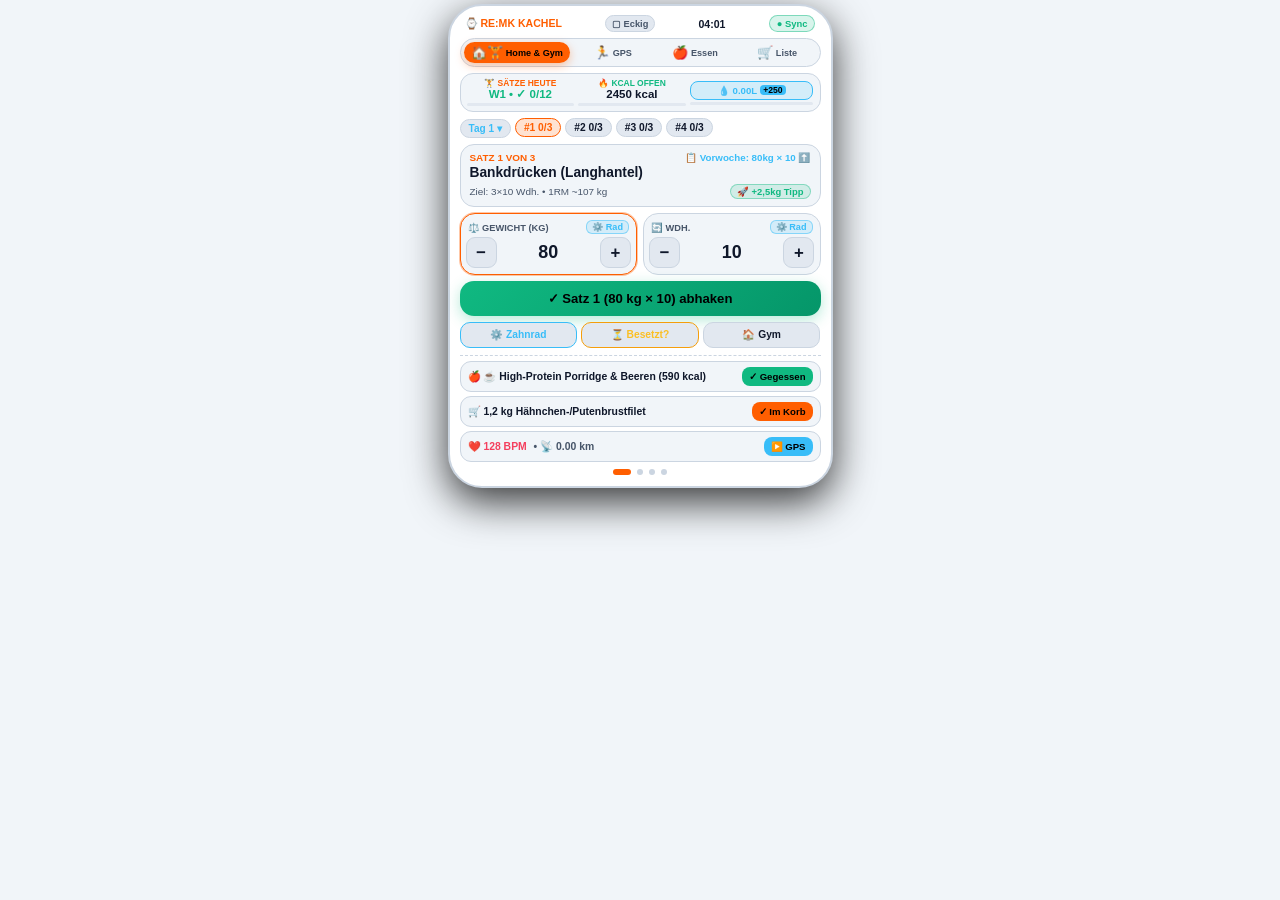
==== Android_Studio_Kotlin_App/app/src/main/assets/watch.html @ 0092e119 "Add files via upload" ====
<!DOCTYPE html>
<html lang="de">
<head>
  <meta charset="UTF-8">
  <meta name="viewport" content="width=device-width, initial-scale=1.0, maximum-scale=1.0, user-scalable=no, viewport-fit=cover">
  <meta name="apple-mobile-web-app-capable" content="yes">
  <meta name="apple-mobile-web-app-status-bar-style" content="black-translucent">
  <meta name="apple-mobile-web-app-title" content="RE:MK Watch">
  <meta name="theme-color" content="#05070b">
  <title>RE:MK Watch OS v25.9 – All-in-One Home-Kachel Edition</title>
  <link rel="manifest" href="./manifest.json">
  <link rel="icon" type="image/png" sizes="192x192" href="./icon-192.png">
  <link rel="apple-touch-icon" sizes="192x192" href="./icon-192.png">
  <style>
    :root {
      --w-bg: #05070b;
      --w-card: #101520;
      --w-elevated: #182032;
      --w-border: #26324b;
      --w-text: #f8fafc;
      --w-muted: #94a3b8;
      --w-orange: #ff5e00;
      --w-green: #10b981;
      --w-blue: #38bdf8;
      --w-red: #f43f5e;
      --w-purple: #a855f7;
    }
    html.remk-light-html {
      --w-bg: #f1f5f9;
      --w-card: #ffffff;
      --w-elevated: #e2e8f0;
      --w-border: #cbd5e1;
      --w-text: #0f172a;
      --w-muted: #475569;
    }
    * {
      box-sizing: border-box;
      margin: 0;
      padding: 0;
      font-family: -apple-system, BlinkMacSystemFont, 'Segoe UI', Roboto, sans-serif;
      user-select: none;
      -webkit-tap-highlight-color: transparent;
    }
    body {
      background: var(--w-bg);
      color: var(--w-text);
      min-height: 100vh;
      display: flex;
      flex-direction: column;
      align-items: center;
      justify-content: flex-start;
      overflow-x: hidden;
      padding: 4px;
    }
    .watch-shell {
      width: 100%;
      max-width: 385px;
      background: var(--w-card);
      border: 2px solid var(--w-border);
      border-radius: 34px;
      padding: 9px 10px 11px 10px;
      box-shadow: 0 14px 40px rgba(0,0,0,0.78);
      display: flex;
      flex-direction: column;
      gap: 6px;
      position: relative;
      transition: border-radius 0.25s ease, padding 0.25s ease;
    }
    /* Round Watch Safe-Area Mode (Galaxy Watch / Pixel Watch / Garmin) */
    .watch-shell.round-watch-mode {
      border-radius: 52px;
      padding: 16px 14px 18px 14px;
    }
    .watch-statusbar {
      display: flex;
      justify-content: space-between;
      align-items: center;
      padding: 0 5px;
      font-size: 0.66rem;
      font-weight: 900;
    }
    .watch-sync-pill {
      display: inline-flex;
      align-items: center;
      gap: 3px;
      font-size: 0.59rem;
      padding: 2px 7px;
      border-radius: 99px;
      background: rgba(16, 185, 129, 0.16);
      color: var(--w-green);
      border: 1px solid rgba(16, 185, 129, 0.45);
      cursor: pointer;
    }
    .watch-shape-btn {
      background: var(--w-elevated);
      border: 1px solid var(--w-border);
      color: var(--w-muted);
      border-radius: 99px;
      padding: 2px 6px;
      font-size: 0.58rem;
      font-weight: 900;
      cursor: pointer;
    }

    /* 4 DIREKTE SMARTWATCH-KACHELN (OHNE APP-MENÜ-UMWEG!) */
    .watch-nav-tabs {
      display: grid;
      grid-template-columns: 1.35fr 1fr 1fr 1fr;
      gap: 3px;
      background: var(--w-bg);
      padding: 3px;
      border-radius: 15px;
      border: 1px solid var(--w-border);
    }
    .watch-tab-btn {
      background: transparent;
      border: none;
      color: var(--w-muted);
      padding: 4px 2px;
      border-radius: 11px;
      font-size: 0.57rem;
      font-weight: 900;
      cursor: pointer;
      display: flex;
      align-items: center;
      justify-content: center;
      gap: 3px;
    }
    .watch-tab-btn span.ico { font-size: 0.82rem; line-height: 1; }
    .watch-tab-btn.active {
      background: var(--w-orange);
      color: #000;
      box-shadow: 0 3px 10px rgba(255, 94, 0, 0.35);
    }

    .watch-screen { display: none; flex-direction: column; gap: 6px; animation: watchSlideIn 0.15s ease-out; }
    .watch-screen.active { display: flex; }
    @keyframes watchSlideIn {
      from { opacity: 0.55; transform: scale(0.985); }
      to { opacity: 1; transform: scale(1); }
    }

    /* TOP LIVE KPI & 1-TAP WATER STRIP ON HOME TILE */
    .watch-home-top-strip {
      display: grid;
      grid-template-columns: 1fr 1fr 1.15fr;
      gap: 4px;
      background: var(--w-bg);
      border: 1px solid var(--w-border);
      border-radius: 13px;
      padding: 5px 6px;
      align-items: center;
    }
    .watch-mini-stat {
      display: flex;
      flex-direction: column;
      align-items: center;
      line-height: 1.1;
    }

    /* EXERCISE STRIP */
    .watch-ex-strip {
      display: flex;
      gap: 4px;
      overflow-x: auto;
      padding-bottom: 1px;
      scrollbar-width: none;
    }
    .watch-ex-strip::-webkit-scrollbar { display: none; }
    .watch-ex-chip {
      padding: 3px 8px;
      border-radius: 99px;
      background: var(--w-elevated);
      border: 1.5px solid var(--w-border);
      color: var(--w-text);
      font-size: 0.64rem;
      font-weight: 900;
      white-space: nowrap;
      cursor: pointer;
      flex-shrink: 0;
    }
    .watch-ex-chip.active {
      border-color: var(--w-orange);
      background: rgba(255, 94, 0, 0.18);
      color: var(--w-orange);
    }
    .watch-ex-chip.done {
      border-color: var(--w-green);
      color: var(--w-green);
    }

    /* TOUCH + GEAR + ROTARY DIAL CONTROLS DIRECTLY ON HOME TILE */
    .watch-dial-grid {
      display: grid;
      grid-template-columns: 1fr 1fr;
      gap: 6px;
    }
    .watch-dial-box {
      background: var(--w-bg);
      border: 1.5px solid var(--w-border);
      border-radius: 15px;
      padding: 6px 5px;
      text-align: center;
      cursor: pointer;
      transition: border-color 0.15s ease, box-shadow 0.15s ease;
    }
    .watch-dial-box.rotary-focus {
      border-color: var(--w-orange);
      box-shadow: 0 0 0 1px rgba(255, 94, 0, 0.35);
    }
    .watch-dial-lbl {
      font-size: 0.58rem;
      font-weight: 900;
      color: var(--w-muted);
      text-transform: uppercase;
      margin-bottom: 3px;
      display: flex;
      justify-content: space-between;
      align-items: center;
      padding: 0 2px;
    }
    .watch-gear-mini-btn {
      background: rgba(56, 189, 248, 0.16);
      border: 1px solid rgba(56, 189, 248, 0.5);
      color: var(--w-blue);
      font-size: 0.57rem;
      font-weight: 900;
      border-radius: 6px;
      padding: 1px 5px;
      cursor: pointer;
    }
    .watch-dial-row {
      display: flex;
      align-items: center;
      justify-content: space-between;
      gap: 2px;
    }
    .watch-step-btn {
      width: 31px;
      height: 31px;
      border-radius: 9px;
      border: 1px solid var(--w-border);
      background: var(--w-elevated);
      color: var(--w-text);
      font-size: 1.05rem;
      font-weight: 900;
      cursor: pointer;
      display: inline-flex;
      align-items: center;
      justify-content: center;
    }
    .watch-step-btn:active { transform: scale(0.91); background: var(--w-orange); color: #000; }
    .watch-dial-val {
      font-size: 1.12rem;
      font-weight: 900;
      color: var(--w-text);
      font-variant-numeric: tabular-nums;
      padding: 0 2px;
    }

    .watch-primary-btn {
      width: 100%;
      padding: 10px 8px;
      border-radius: 14px;
      border: none;
      background: linear-gradient(135deg, #10b981 0%, #059669 100%);
      color: #000;
      font-size: 0.82rem;
      font-weight: 900;
      cursor: pointer;
      box-shadow: 0 4px 14px rgba(16, 185, 129, 0.3);
    }
    .watch-primary-btn:active { transform: scale(0.98); }

    .watch-secondary-row {
      display: grid;
      grid-template-columns: 1fr 1fr 1fr;
      gap: 4px;
    }
    .watch-sec-btn {
      padding: 6px 4px;
      border-radius: 10px;
      border: 1px solid var(--w-border);
      background: var(--w-elevated);
      color: var(--w-text);
      font-size: 0.64rem;
      font-weight: 800;
      cursor: pointer;
      text-align: center;
    }

    /* ALL-IN-ONE QUICK ACTION BAR ON HOME TILE (MEAL CHECK, SHOP CHECK, GPS START) */
    .watch-home-quick-deck {
      display: flex;
      flex-direction: column;
      gap: 4px;
      margin-top: 1px;
      padding-top: 5px;
      border-top: 1px dashed var(--w-border);
    }
    .watch-quick-row {
      display: flex;
      align-items: center;
      justify-content: space-between;
      gap: 5px;
      background: var(--w-bg);
      border: 1px solid var(--w-border);
      border-radius: 11px;
      padding: 5px 7px;
      font-size: 0.65rem;
      font-weight: 800;
    }
    .watch-quick-act-btn {
      border: none;
      border-radius: 8px;
      padding: 4px 7px;
      font-size: 0.6rem;
      font-weight: 900;
      cursor: pointer;
      flex-shrink: 0;
    }

    .watch-rest-overlay {
      background: rgba(10, 15, 28, 0.97);
      border: 2px solid var(--w-orange);
      border-radius: 16px;
      padding: 8px;
      text-align: center;
      display: none;
      flex-direction: column;
      gap: 4px;
    }

    .watch-list-item {
      display: flex;
      align-items: center;
      justify-content: space-between;
      gap: 7px;
      padding: 8px 9px;
      border-radius: 12px;
      background: var(--w-bg);
      border: 1.5px solid var(--w-border);
      font-size: 0.74rem;
      font-weight: 800;
      cursor: pointer;
    }
    .watch-list-item.done {
      opacity: 0.55;
      border-color: var(--w-green);
      text-decoration: line-through;
    }

    /* SWIPE PAGE DOTS AT BOTTOM */
    .watch-page-dots {
      display: flex;
      justify-content: center;
      align-items: center;
      gap: 6px;
      padding-top: 1px;
    }
    .watch-dot {
      width: 6px;
      height: 6px;
      border-radius: 99px;
      background: var(--w-border);
      cursor: pointer;
      transition: all 0.2s ease;
    }
    .watch-dot.active {
      width: 18px;
      background: var(--w-orange);
    }

    /* GEAR WHEEL & QUICK-PICKER MODAL ON WATCH */
    .watch-gear-modal {
      display: none;
      position: absolute;
      inset: 5px;
      background: rgba(8, 12, 21, 0.98);
      border: 2px solid var(--w-blue);
      border-radius: 28px;
      z-index: 99;
      padding: 10px 9px;
      flex-direction: column;
      gap: 6px;
      overflow-y: auto;
    }
    .watch-gear-modal.open { display: flex; }
    .watch-gear-chip-grid {
      display: grid;
      grid-template-columns: repeat(3, 1fr);
      gap: 5px;
    }
    .watch-gear-chip {
      background: var(--w-elevated);
      border: 1px solid var(--w-border);
      color: var(--w-text);
      border-radius: 10px;
      padding: 7px 4px;
      font-size: 0.68rem;
      font-weight: 900;
      cursor: pointer;
      text-align: center;
    }
    .watch-gear-chip:active {
      background: var(--w-orange);
      color: #000;
    }
  </style>
  <script>
    (function() {
      var saved = localStorage.getItem('remk_theme_mode');
      var sysLight = window.matchMedia && window.matchMedia('(prefers-color-scheme: light)').matches;
      if (saved === 'light' || (!saved && sysLight)) {
        document.documentElement.classList.add('remk-light-html');
      }
    })();
  </script>
</head>
<body>
  <div class="watch-shell" id="watch-app-root">
    <!-- TOP STATUS, SHAPE & SYNC BAR -->
    <div class="watch-statusbar">
      <span style="color:var(--w-orange); cursor:pointer;" onclick="switchWatchTab('home')">⌚ RE:MK KACHEL</span>
      <button type="button" class="watch-shape-btn" id="w-shape-btn" onclick="toggleWatchRoundSquareMode()" title="Rundes / Eckiges Uhren-Display umschalten">
        ▢ Eckig
      </button>
      <span id="w-clock-txt">12:00</span>
      <span class="watch-sync-pill" onclick="window.forceSyncWatchWithMainApp(true)" id="w-sync-badge" title="Mit Haupt-App & Cloud synchronisieren">
        ● Sync
      </span>
    </div>

    <!-- 4 DIREKTE SMARTWATCH-KACHELN (SWIPE LINKS/RECHTS ODER ANTIPPEN – OHNE VORHERIGES APP-MENÜ!) -->
    <div class="watch-nav-tabs">
      <button type="button" class="watch-tab-btn active" data-tab="home" onclick="switchWatchTab('home')">
        <span class="ico">🏠🏋️</span><span>Home &amp; Gym</span>
      </button>
      <button type="button" class="watch-tab-btn" data-tab="cardio" onclick="switchWatchTab('cardio')">
        <span class="ico">🏃</span><span>GPS</span>
      </button>
      <button type="button" class="watch-tab-btn" data-tab="nutrition" onclick="switchWatchTab('nutrition')">
        <span class="ico">🍎</span><span>Essen</span>
      </button>
      <button type="button" class="watch-tab-btn" data-tab="shopping" onclick="switchWatchTab('shopping')">
        <span class="ico">🛒</span><span>Liste</span>
      </button>
    </div>

    <!-- =====================================================================
         KACHEL 1 (START-KACHEL): 🏠🏋️ ALL-IN-ONE HOME-COCKPIT
         Volles Training (Gewicht/Wdh. per Touch, Krone & ⚙️ Zahnrad + Abhaken)
         UND 1-Tap Direkt-Steuerung für Wasser, Mahlzeiten, Einkauf & GPS!
         ===================================================================== -->
    <div class="watch-screen active" id="w-screen-home">
      <!-- Kompakte Live-Statusleiste oben (Sätze | Offene Kcal | 1-Tap +250ml Wasser) -->
      <div class="watch-home-top-strip">
        <div class="watch-mini-stat">
          <span style="font-size:0.53rem; font-weight:900; color:var(--w-orange);">🏋️ SÄTZE HEUTE</span>
          <span id="w-sets-counter" style="font-size:0.72rem; font-weight:900; color:var(--w-green);">W1 • ✓ 0/12</span>
          <div style="width:100%; height:3px; background:var(--w-elevated); border-radius:99px; overflow:hidden; margin-top:2px;">
            <div id="wh-ring-sets-bar" style="width:0%; height:100%; background:var(--w-orange); transition:width 0.25s ease;"></div>
          </div>
        </div>
        <div class="watch-mini-stat" onclick="switchWatchTab('nutrition')" style="cursor:pointer;">
          <span style="font-size:0.53rem; font-weight:900; color:var(--w-green);">🔥 KCAL OFFEN</span>
          <span id="wh-ring-kcal-txt" style="font-size:0.72rem; font-weight:900; color:var(--w-text);">2450 kcal</span>
          <div style="width:100%; height:3px; background:var(--w-elevated); border-radius:99px; overflow:hidden; margin-top:2px;">
            <div id="wh-ring-kcal-bar" style="width:0%; height:100%; background:var(--w-green); transition:width 0.25s ease;"></div>
          </div>
        </div>
        <div class="watch-mini-stat">
          <button type="button" onclick="addWatchWater250()" style="width:100%; background:rgba(56,189,248,0.16); border:1px solid var(--w-blue); color:var(--w-blue); border-radius:8px; padding:3px 4px; font-size:0.6rem; font-weight:900; cursor:pointer; display:flex; align-items:center; justify-content:center; gap:3px;">
            <span>💧</span><span id="wh-ring-water-txt">0.0L</span><span style="background:var(--w-blue); color:#000; border-radius:4px; padding:0 3px; font-size:0.54rem;">+250</span>
          </button>
          <div style="width:100%; height:3px; background:var(--w-elevated); border-radius:99px; overflow:hidden; margin-top:2px;">
            <div id="wh-ring-water-bar" style="width:0%; height:100%; background:var(--w-blue); transition:width 0.25s ease;"></div>
          </div>
        </div>
      </div>

      <!-- Tag-Auswahl, Einbeinig L/R Schalter & Übungs-Pillen direkt auf der Home-Kachel -->
      <div style="display:flex; justify-content:space-between; align-items:center; gap:4px;">
        <button type="button" onclick="cycleWatchDay()" id="w-day-btn" style="background:var(--w-elevated); border:1px solid var(--w-border); color:var(--w-blue); border-radius:99px; padding:3px 8px; font-size:0.63rem; font-weight:900; cursor:pointer; flex-shrink:0;">
          Tag 1 ▾
        </button>
        <button type="button" onclick="toggleWatchUnilateralSide()" id="w-side-pill" style="display:none; background:rgba(168,85,247,0.18); border:1px solid #c084fc; color:#c084fc; border-radius:99px; padding:2px 7px; font-size:0.6rem; font-weight:900; cursor:pointer; flex-shrink:0;">
          🦵 Links
        </button>
        <div class="watch-ex-strip" id="w-ex-strip" style="flex:1;"></div>
      </div>

      <!-- Aktuelle Übung + Vorwochen-Referenz (1-Tap Übernahme) + Progressions-Tipp -->
      <div style="background:var(--w-bg); border:1.5px solid var(--w-border); border-radius:14px; padding:7px 9px; text-align:left;">
        <div style="display:flex; justify-content:space-between; align-items:center; gap:4px; flex-wrap:wrap;">
          <span id="w-ex-set-badge" style="font-size:0.62rem; font-weight:900; color:var(--w-orange); text-transform:uppercase;">
            SATZ 1 VON 3
          </span>
          <span id="w-prev-week-ref" onclick="applyWatchPrevWeekValues()" style="font-size:0.61rem; font-weight:800; color:var(--w-blue); cursor:pointer;" title="Antippen, um Vorwochen-Gewicht & Wdh. direkt zu übernehmen">
            📋 Vorwoche: 80kg × 10 ⬆️
          </span>
        </div>
        <div id="w-ex-title" style="font-size:0.86rem; font-weight:900; color:var(--w-text); margin-top:2px; line-height:1.18;">
          Bankdrücken (Langhantel)
        </div>
        <div style="display:flex; justify-content:space-between; align-items:center; margin-top:3px;">
          <span id="w-ex-target-sub" style="font-size:0.62rem; color:var(--w-muted);">
            Ziel: 3×10 Wdh. • 1RM ~107 kg
          </span>
          <span id="w-prog-chip" onclick="applyWatchProgressionBump()" style="font-size:0.59rem; font-weight:900; color:var(--w-green); background:rgba(16,185,129,0.14); border:1px solid rgba(16,185,129,0.4); padding:1px 6px; border-radius:99px; cursor:pointer;">
            🚀 +2,5kg Tipp
          </span>
        </div>
      </div>

      <!-- TOUCH-BUTTONS (− / +) + DREH-KRONE + ⚙️ ZAHNRAD-SYSTEM DIREKT AUF DER HOME-KACHEL -->
      <div class="watch-dial-grid">
        <div class="watch-dial-box rotary-focus" id="w-dial-box-kg" onclick="setWatchRotaryFocus('kg')">
          <div class="watch-dial-lbl">
            <span>⚖️ GEWICHT (KG)</span>
            <button type="button" class="watch-gear-mini-btn" onclick="event.stopPropagation(); openWatchGearQuickModal()">⚙️ Rad</button>
          </div>
          <div class="watch-dial-row">
            <button type="button" class="watch-step-btn" onclick="event.stopPropagation(); stepWatchWeight(-watchState.weightStep)">−</button>
            <span class="watch-dial-val" id="w-val-kg" onclick="event.stopPropagation(); openWatchGearQuickModal()" title="Antippen für ⚙️ Zahnrad-Schnellauswahl">80</span>
            <button type="button" class="watch-step-btn" onclick="event.stopPropagation(); stepWatchWeight(watchState.weightStep)">+</button>
          </div>
        </div>
        <div class="watch-dial-box" id="w-dial-box-reps" onclick="setWatchRotaryFocus('reps')">
          <div class="watch-dial-lbl">
            <span>🔄 WDH.</span>
            <button type="button" class="watch-gear-mini-btn" onclick="event.stopPropagation(); openWatchGearQuickModal()">⚙️ Rad</button>
          </div>
          <div class="watch-dial-row">
            <button type="button" class="watch-step-btn" onclick="event.stopPropagation(); stepWatchReps(-1)">−</button>
            <span class="watch-dial-val" id="w-val-reps" onclick="event.stopPropagation(); openWatchGearQuickModal()" title="Antippen für ⚙️ Zahnrad-Schnellauswahl">10</span>
            <button type="button" class="watch-step-btn" onclick="event.stopPropagation(); stepWatchReps(1)">+</button>
          </div>
        </div>
      </div>

      <!-- Pausen-Timer Overlay direkt auf der Home-Kachel (klappt automatisch nach Satz-Log auf) -->
      <div class="watch-rest-overlay" id="w-rest-box">
        <div style="font-size:0.62rem; font-weight:900; color:var(--w-orange); text-transform:uppercase;">⏱️ Satzpause läuft</div>
        <div id="w-rest-digits" style="font-size:1.45rem; font-weight:900; color:#fff; font-variant-numeric:tabular-nums;">01:30</div>
        <div style="display:flex; gap:5px; justify-content:center;">
          <button type="button" class="watch-sec-btn" onclick="addWatchRestSeconds(-15)">−15s</button>
          <button type="button" class="watch-sec-btn" onclick="addWatchRestSeconds(30)">+30s</button>
          <button type="button" class="watch-sec-btn" style="border-color:var(--w-orange); color:var(--w-orange);" onclick="stopWatchRestTimer()">Weiter ›</button>
        </div>
      </div>

      <!-- 1-Tap Satz im vollen Umfang direkt auf der Home-Kachel abhaken -->
      <button type="button" class="watch-primary-btn" id="w-complete-set-btn" onclick="completeCurrentWatchSet()">
        ✓ Satz 1 (80 kg × 10) abhaken
      </button>

      <!-- 3er Zusatz-Steuerung: ⚙️ Zahnrad-Rad | ⏳ Gerät besetzt | 🏠 Trainingsort -->
      <div class="watch-secondary-row">
        <button type="button" class="watch-sec-btn" style="border-color:var(--w-blue); color:var(--w-blue);" onclick="openWatchGearQuickModal()">
          ⚙️ Zahnrad
        </button>
        <button type="button" class="watch-sec-btn" style="border-color:#f59e0b; color:#fbbf24;" onclick="watchPostponeOccupiedExercise()">
          ⏳ Besetzt?
        </button>
        <button type="button" class="watch-sec-btn" onclick="cycleWatchEnvMode()">
          🏠 <span id="w-env-lbl">Gym</span>
        </button>
      </div>

      <!-- ALL-IN-ONE SCHNELL-DECK AUF DER HOME-KACHEL (MAHLZEIT, EINKAUF & GPS SOFORT BEDIENT OHNE KACHELWECHSEL!) -->
      <div class="watch-home-quick-deck">
        <!-- Direkt-Zeile 1: Nächste Mahlzeit sofort abhaken -->
        <div class="watch-quick-row">
          <div style="min-width:0; flex:1; cursor:pointer;" onclick="switchWatchTab('nutrition')">
            <span style="color:var(--w-green); font-weight:900;">🍎 </span>
            <span id="wh-quick-meal-txt" style="color:var(--w-text);">☕ Porridge (590 kcal)</span>
          </div>
          <button type="button" class="watch-quick-act-btn" style="background:var(--w-green); color:#000;" onclick="completeNextOpenMealFromHome()">
            ✓ Gegessen
          </button>
        </div>

        <!-- Direkt-Zeile 2: Nächsten Einkaufs-Artikel sofort abhaken -->
        <div class="watch-quick-row">
          <div style="min-width:0; flex:1; cursor:pointer;" onclick="switchWatchTab('shopping')">
            <span style="color:var(--w-blue); font-weight:900;">🛒 </span>
            <span id="wh-quick-shop-txt" style="color:var(--w-text);">1,2 kg Hähnchenbrust</span>
          </div>
          <button type="button" class="watch-quick-act-btn" style="background:var(--w-orange); color:#000;" onclick="completeNextOpenShopItemFromHome()">
            ✓ Im Korb
          </button>
        </div>

        <!-- Direkt-Zeile 3: Live-Puls & GPS-Cardio direkt starten/stoppen -->
        <div class="watch-quick-row">
          <div style="min-width:0; flex:1; cursor:pointer;" onclick="switchWatchTab('cardio')">
            <span style="color:var(--w-red); font-weight:900;">❤️ <b id="wh-quick-bpm">134</b> BPM</span>
            <span id="wh-quick-gps-txt" style="color:var(--w-muted); margin-left:4px;">• 📡 0.00 km</span>
          </div>
          <button type="button" id="wh-quick-gps-btn" class="watch-quick-act-btn" style="background:var(--w-blue); color:#000;" onclick="toggleWatchStandaloneGpsRun()">
            ▶️ GPS
          </button>
        </div>
      </div>
    </div>

    <!-- =====================================================================
         ⚙️ ZAHNRAD- & TOUCH-SCHNELLAUSWAHL-OVERLAY AUF DER HOME-KACHEL
         ===================================================================== -->
    <div class="watch-gear-modal" id="w-gear-modal">
      <div style="display:flex; justify-content:space-between; align-items:center;">
        <span style="font-size:0.72rem; font-weight:900; color:var(--w-blue);">⚙️ Zahnrad- &amp; Touch-Auswahl</span>
        <button type="button" onclick="closeWatchGearQuickModal()" style="background:transparent; border:none; color:var(--w-muted); font-size:1.25rem; font-weight:900; cursor:pointer;">&times;</button>
      </div>

      <div id="w-gear-live-readout" style="background:var(--w-bg); border:1.5px solid var(--w-orange); border-radius:12px; padding:6px; text-align:center; font-size:0.86rem; font-weight:900; color:var(--w-orange);">
        Aktuell: 80 kg × 10 Wdh.
      </div>

      <div style="font-size:0.59rem; font-weight:900; color:var(--w-muted); text-transform:uppercase;">⚖️ Gewicht 1-Tap Sprung (oder Krone drehen):</div>
      <div class="watch-gear-chip-grid">
        <button type="button" class="watch-gear-chip" onclick="gearAdjustWeight(-5)">−5 kg</button>
        <button type="button" class="watch-gear-chip" onclick="gearAdjustWeight(-2.5)">−2,5 kg</button>
        <button type="button" class="watch-gear-chip" onclick="gearAdjustWeight(-1.25)">−1,25 kg</button>
        <button type="button" class="watch-gear-chip" onclick="gearAdjustWeight(1.25)">+1,25 kg</button>
        <button type="button" class="watch-gear-chip" onclick="gearAdjustWeight(2.5)">+2,5 kg</button>
        <button type="button" class="watch-gear-chip" onclick="gearAdjustWeight(5)">+5 kg</button>
      </div>

      <div style="font-size:0.59rem; font-weight:900; color:var(--w-muted); text-transform:uppercase;">🔄 Wiederholungen direkt antippen:</div>
      <div class="watch-gear-chip-grid">
        <button type="button" class="watch-gear-chip" onclick="gearSetExactReps(5)">5 Wdh.</button>
        <button type="button" class="watch-gear-chip" onclick="gearSetExactReps(6)">6 Wdh.</button>
        <button type="button" class="watch-gear-chip" onclick="gearSetExactReps(8)">8 Wdh.</button>
        <button type="button" class="watch-gear-chip" onclick="gearSetExactReps(10)">10 Wdh.</button>
        <button type="button" class="watch-gear-chip" onclick="gearSetExactReps(12)">12 Wdh.</button>
        <button type="button" class="watch-gear-chip" onclick="gearSetExactReps(15)">15 Wdh.</button>
      </div>

      <div style="font-size:0.59rem; font-weight:900; color:var(--w-muted); text-transform:uppercase;">🔥 Warmup-Rechner &amp; Schrittweite:</div>
      <div style="display:grid; grid-template-columns:1fr 1fr; gap:5px;">
        <button type="button" class="watch-gear-chip" style="border-color:#f59e0b; color:#fbbf24;" onclick="gearApplyWarmupPct(0.5)">🔥 50% Warmup</button>
        <button type="button" class="watch-gear-chip" style="border-color:#f59e0b; color:#fbbf24;" onclick="gearApplyWarmupPct(0.75)">🔥 75% Warmup</button>
        <button type="button" class="watch-gear-chip" onclick="toggleWatchStepIncrement()" id="w-step-inc-btn">Schritt: ±2,5kg</button>
        <button type="button" class="watch-gear-chip" style="background:var(--w-green); color:#000; border:none;" onclick="closeWatchGearQuickModal(); completeCurrentWatchSet();">✓ Satz loggen</button>
      </div>
    </div>

    <!-- =====================================================================
         KACHEL 2 (BEIM NACH-LINKS-WISCHEN): 🏃‍♂️🗺️ VOLLBILD GPS-CARDIO & PULS
         ===================================================================== -->
    <div class="watch-screen" id="w-screen-cardio">
      <div style="background:var(--w-bg); border:1.5px solid var(--w-border); border-radius:18px; padding:9px; text-align:center;">
        <div style="display:flex; justify-content:space-between; align-items:center; margin-bottom:4px;">
          <span style="font-size:0.63rem; font-weight:900; color:var(--w-green);" id="w-hr-zone-lbl">🟢 ZONE 2 (FETT &amp; BASIS)</span>
          <button type="button" onclick="cycleWatchCardioSport()" id="w-cardio-sport-btn" style="background:var(--w-elevated); border:1px solid var(--w-border); color:var(--w-text); border-radius:8px; padding:2px 7px; font-size:0.64rem; font-weight:900; cursor:pointer;">
            🏃 Laufen ▾
          </button>
        </div>

        <div style="display:grid; grid-template-columns:1fr 1fr; gap:6px; margin:5px 0;">
          <div style="background:rgba(244,63,94,0.1); border:1px solid rgba(244,63,94,0.4); border-radius:14px; padding:7px 4px;">
            <div id="w-cardio-bpm" style="font-size:1.3rem; font-weight:900; color:var(--w-red);">134</div>
            <div style="font-size:0.58rem; color:var(--w-muted); font-weight:800;">❤️ PULS (BPM)</div>
            <div id="w-tanaka-range" style="font-size:0.56rem; color:var(--w-green); font-weight:800; margin-top:2px;">Ziel: 122–140</div>
          </div>
          <div style="background:rgba(56,189,248,0.1); border:1px solid rgba(56,189,248,0.4); border-radius:14px; padding:7px 4px;">
            <div id="w-cardio-dist" style="font-size:1.3rem; font-weight:900; color:var(--w-blue);">0.00</div>
            <div style="font-size:0.58rem; color:var(--w-muted); font-weight:800;">📡 DISTANZ (KM)</div>
            <div id="w-cardio-pace" style="font-size:0.56rem; color:var(--w-text); font-weight:800; margin-top:2px;">Pace: --:-- /km</div>
          </div>
        </div>

        <div style="display:flex; justify-content:space-around; font-size:0.74rem; font-weight:900; padding:3px 0;">
          <span>⏱️ <b id="w-cardio-time">00:00</b></span>
          <span style="color:var(--w-orange);">🔥 <b id="w-cardio-kcal">0</b> kcal</span>
        </div>
      </div>

      <button type="button" class="watch-primary-btn" id="w-cardio-toggle-btn" onclick="toggleWatchStandaloneGpsRun()">
        ▶️ Outdoor-GPS / Cardio starten
      </button>

      <div style="display:grid; grid-template-columns:1fr 1fr; gap:6px;">
        <button type="button" class="watch-sec-btn" onclick="startWatchRestTimer(30); switchWatchTab('home');">⏱️ 30s HIIT</button>
        <button type="button" class="watch-sec-btn" style="border-color:var(--w-green); color:var(--w-green);" onclick="saveWatchCardioAndCreditKcal()">
          💾 Speichern &amp; Sync
        </button>
      </div>
    </div>

    <!-- =====================================================================
         KACHEL 3 (BEIM WEITERWISCHEN): 🍎💧 ALLE TAGESMAHLZEITEN & WASSER
         ===================================================================== -->
    <div class="watch-screen" id="w-screen-nutrition">
      <div style="background:var(--w-bg); border:1.5px solid var(--w-border); border-radius:15px; padding:8px 9px; display:flex; justify-content:space-between; align-items:center;">
        <div>
          <div style="font-size:0.6rem; font-weight:900; color:var(--w-orange); text-transform:uppercase;">🔥 Tagesbudget</div>
          <div id="w-nutri-kcal" style="font-size:1.1rem; font-weight:900; color:var(--w-text);">2450 kcal offen</div>
          <div id="w-nutri-macros" style="font-size:0.63rem; color:var(--w-green); font-weight:800;">💪 160g EW • 💧 <span id="w-water-l">0.0</span> L</div>
        </div>
        <button type="button" onclick="addWatchWater250()" style="background:var(--w-blue); color:#000; border:none; border-radius:11px; padding:8px 9px; font-size:0.72rem; font-weight:900; cursor:pointer;">
          💧+250ml
        </button>
      </div>

      <div style="font-size:0.62rem; font-weight:900; color:var(--w-muted); text-transform:uppercase; padding:0 4px;">
        Alle Mahlzeiten heute (Antippen = ✓):
      </div>
      <div id="w-meals-list" style="display:flex; flex-direction:column; gap:5px;"></div>
    </div>

    <!-- =====================================================================
         KACHEL 4 (BEIM WEITERWISCHEN): 🛒 KOMPLETTE SUPERMARKT-EINKAUFSLISTE
         ===================================================================== -->
    <div class="watch-screen" id="w-screen-shopping">
      <div style="display:flex; justify-content:space-between; align-items:center; padding:0 4px;">
        <span style="font-size:0.66rem; font-weight:900; color:var(--w-orange);">🛒 Komplette Einkaufsliste</span>
        <span id="w-shop-counter" style="font-size:0.64rem; font-weight:800; color:var(--w-green);">Antippen = ✓</span>
      </div>
      <div id="w-shop-list" style="display:flex; flex-direction:column; gap:5px; max-height:225px; overflow-y:auto;"></div>
    </div>

    <!-- SWIPE PAGE INDICATOR DOTS (UNTERER UHRENRAND WIE BEI WEAR OS KACHELN) -->
    <div class="watch-page-dots" id="w-page-dots">
      <span class="watch-dot active" data-dot="home" onclick="switchWatchTab('home')" title="Kachel 1: All-in-One Home & Training"></span>
      <span class="watch-dot" data-dot="cardio" onclick="switchWatchTab('cardio')" title="Kachel 2: GPS-Cardio & Puls"></span>
      <span class="watch-dot" data-dot="nutrition" onclick="switchWatchTab('nutrition')" title="Kachel 3: Alle Mahlzeiten & Wasser"></span>
      <span class="watch-dot" data-dot="shopping" onclick="switchWatchTab('shopping')" title="Kachel 4: Einkaufsliste"></span>
    </div>
  </div>

  <script>
    (function initRemkStandaloneWatchOSV259() {
      'use strict';

      const syncChannel = (typeof BroadcastChannel !== 'undefined')
        ? new BroadcastChannel('remk_watch_sync_channel_v256')
        : null;

      const TAB_ORDER = ['home', 'cardio', 'nutrition', 'shopping'];

      const watchState = {
        activeTab: 'home',
        rotaryFocus: 'kg', // 'kg' or 'reps' for physical watch crown / bezel rotation on the Home Tile
        weightStep: parseFloat(localStorage.getItem('remk_watch_weight_step_v257') || '2.5') || 2.5,
        roundMode: localStorage.getItem('remk_watch_round_mode_v257') === '1',
        unilateralSide: 'L',
        dayIdx: 0,
        exIdx: 0,
        setIdx: 0,
        curKg: 80,
        curReps: 10,
        envMode: localStorage.getItem('remk_active_env_mode_v2211') || 'gym',
        restSec: 0,
        restTimerId: null,
        gpsRunning: false,
        gpsTimerId: null,
        gpsWatchId: null,
        gpsSec: 0,
        gpsDistKm: 0,
        gpsLastPos: null,
        gpsSport: 'run',
        liveBpm: parseInt(localStorage.getItem('remk_live_pulse_bpm') || '128', 10) || 128
      };
      window.watchState = watchState;

      async function requestWatchWakeLock() {
        try {
          if ('wakeLock' in navigator) {
            await navigator.wakeLock.request('screen');
          }
        } catch (e) {}
      }
      requestWatchWakeLock();

      function updateClock() {
        const el = document.getElementById('w-clock-txt');
        if (el) {
          el.innerText = new Date().toLocaleTimeString('de-DE', { hour: '2-digit', minute: '2-digit' });
        }
      }
      setInterval(updateClock, 10000);
      updateClock();

      function vibrateWatch(ms) {
        try {
          if (navigator.vibrate) navigator.vibrate(ms || 25);
          if (window.RemkAndroidBridge && typeof window.RemkAndroidBridge.triggerHapticFeedback === 'function') {
            window.RemkAndroidBridge.triggerHapticFeedback('light');
          }
        } catch (e) {}
      }

      function applyWatchShapeUI() {
        const shell = document.getElementById('watch-app-root');
        const btn = document.getElementById('w-shape-btn');
        if (shell) shell.classList.toggle('round-watch-mode', watchState.roundMode);
        if (btn) btn.innerText = watchState.roundMode ? '◯ Rund' : '▢ Eckig';
      }
      window.toggleWatchRoundSquareMode = function() {
        vibrateWatch(20);
        watchState.roundMode = !watchState.roundMode;
        localStorage.setItem('remk_watch_round_mode_v257', watchState.roundMode ? '1' : '0');
        applyWatchShapeUI();
      };
      applyWatchShapeUI();

      // =======================================================================
      // HARDWARE CROWN / ROTARY BEZEL & MOUSE-WHEEL INPUT SUPPORT ON HOME TILE
      // =======================================================================
      window.setWatchRotaryFocus = function(targetField) {
        vibrateWatch(15);
        watchState.rotaryFocus = targetField === 'reps' ? 'reps' : 'kg';
        const bKg = document.getElementById('w-dial-box-kg');
        const bReps = document.getElementById('w-dial-box-reps');
        if (bKg) bKg.classList.toggle('rotary-focus', watchState.rotaryFocus === 'kg');
        if (bReps) bReps.classList.toggle('rotary-focus', watchState.rotaryFocus === 'reps');
      };

      window.onWatchRotaryCrownStepV257 = function(direction) {
        if (watchState.activeTab === 'home') {
          if (watchState.rotaryFocus === 'reps') {
            window.stepWatchReps(direction > 0 ? 1 : -1);
          } else {
            window.stepWatchWeight(direction > 0 ? watchState.weightStep : -watchState.weightStep);
          }
          updateGearLiveReadout();
        } else {
          const curIdx = TAB_ORDER.indexOf(watchState.activeTab);
          const nextIdx = (curIdx + (direction > 0 ? 1 : -1) + TAB_ORDER.length) % TAB_ORDER.length;
          window.switchWatchTab(TAB_ORDER[nextIdx]);
        }
      };

      window.addEventListener('wheel', function(ev) {
        if (watchState.activeTab === 'home') {
          ev.preventDefault();
          const dir = ev.deltaY < 0 ? 1 : -1;
          window.onWatchRotaryCrownStepV257(dir);
        }
      }, { passive: false });

      // Horizontal Swipe Gestures between the 4 Watch Tiles
      let touchStartX = 0, touchStartY = 0;
      document.addEventListener('touchstart', function(e) {
        if (e.touches && e.touches.length === 1) {
          touchStartX = e.touches[0].clientX;
          touchStartY = e.touches[0].clientY;
        }
      }, { passive: true });

      document.addEventListener('touchend', function(e) {
        if (!e.changedTouches || e.changedTouches.length === 0) return;
        const dx = e.changedTouches[0].clientX - touchStartX;
        const dy = e.changedTouches[0].clientY - touchStartY;
        if (Math.abs(dx) > 58 && Math.abs(dx) > Math.abs(dy) * 1.6) {
          const curIdx = TAB_ORDER.indexOf(watchState.activeTab);
          if (dx < 0 && curIdx < TAB_ORDER.length - 1) {
            window.switchWatchTab(TAB_ORDER[curIdx + 1]);
          } else if (dx > 0 && curIdx > 0) {
            window.switchWatchTab(TAB_ORDER[curIdx - 1]);
          }
        }
      }, { passive: true });

      // =======================================================================
      // GEAR QUICK-PICKER MODAL LOGIC (⚙️ ZAHNRAD-SYSTEM OHNE TASTATUR)
      // =======================================================================
      function updateGearLiveReadout() {
        const el = document.getElementById('w-gear-live-readout');
        if (el) {
          el.innerText = `Aktuell: ${String(watchState.curKg).replace('.', ',')} kg × ${watchState.curReps} Wdh.`;
        }
        const incBtn = document.getElementById('w-step-inc-btn');
        if (incBtn) {
          incBtn.innerText = `Schritt: ±${String(watchState.weightStep).replace('.', ',')}kg`;
        }
      }

      window.openWatchGearQuickModal = function() {
        vibrateWatch(25);
        updateGearLiveReadout();
        const m = document.getElementById('w-gear-modal');
        if (m) m.classList.add('open');
      };

      window.closeWatchGearQuickModal = function() {
        vibrateWatch(15);
        const m = document.getElementById('w-gear-modal');
        if (m) m.classList.remove('open');
      };

      window.gearAdjustWeight = function(deltaKg) {
        window.stepWatchWeight(deltaKg);
        updateGearLiveReadout();
      };

      window.gearSetExactReps = function(repsVal) {
        vibrateWatch(20);
        watchState.curReps = Math.max(1, parseInt(repsVal, 10) || 10);
        renderWatchHomeAndWorkout();
        updateGearLiveReadout();
      };

      window.gearApplyWarmupPct = function(pct) {
        vibrateWatch(25);
        const d = bundle.days[watchState.dayIdx] || bundle.days[0];
        const ex = d?.exercises[watchState.exIdx];
        const baseKg = (ex && parseFloat(ex.kg)) ? parseFloat(ex.kg) : watchState.curKg;
        watchState.curKg = Math.max(0, Math.round((baseKg * pct) / 2.5) * 2.5);
        watchState.curReps = pct <= 0.55 ? 12 : 6;
        renderWatchHomeAndWorkout();
        updateGearLiveReadout();
      };

      window.toggleWatchStepIncrement = function() {
        vibrateWatch(20);
        const steps = [1.25, 2.5, 5.0, 1.0];
        const idx = steps.indexOf(watchState.weightStep);
        watchState.weightStep = steps[(idx + 1) % steps.length];
        localStorage.setItem('remk_watch_weight_step_v257', String(watchState.weightStep));
        updateGearLiveReadout();
      };

      function pushWatchEventToMainApp(actionType, payloadObj) {
        try {
          const qRaw = localStorage.getItem('remk_watch_offline_queue_v256') || '[]';
          const q = JSON.parse(qRaw);
          const item = {
            id: 'wq_' + Date.now() + '_' + Math.random().toString(36).slice(2, 6),
            action: actionType,
            payload: payloadObj,
            ts: Date.now()
          };
          q.push(item);
          localStorage.setItem('remk_watch_offline_queue_v256', JSON.stringify(q.slice(-120)));

          if (syncChannel) {
            syncChannel.postMessage(item);
          }
          if (window.parent && window.parent !== window && typeof window.parent.onStandaloneWatchSyncEventV256 === 'function') {
            window.parent.onStandaloneWatchSyncEventV256(item);
          }
          const badge = document.getElementById('w-sync-badge');
          if (badge) {
            badge.innerHTML = '⚡ Synced';
            setTimeout(() => { badge.innerHTML = '● Sync'; }, 1400);
          }
        } catch (e) {}
      }

      window.forceSyncWatchWithMainApp = function(manualTap) {
        if (manualTap) vibrateWatch(30);
        loadSharedPlanBundleIntoWatch();
        renderWatchHomeAndWorkout();
        renderWatchNutritionScreen();
        renderWatchShoppingScreen();
        const badge = document.getElementById('w-sync-badge');
        if (badge) badge.innerHTML = '✅ Sync';
      };

      function getSharedWatchBundle() {
        try {
          const raw = localStorage.getItem('remk_watch_shared_bundle_v256');
          if (raw) {
            const parsed = JSON.parse(raw);
            if (parsed && Array.isArray(parsed.days) && parsed.days.length > 0) return parsed;
          }
        } catch (e) {}

        return {
          activeWeek: parseInt(localStorage.getItem('remk_active_week') || '1', 10) || 1,
          age: 30,
          targetCals: parseInt(localStorage.getItem('remk_target_cals') || '2450', 10) || 2450,
          targetProt: 165,
          days: [
            {
              title: 'Tag 1 – Ganzkörper / Push',
              exercises: [
                { id: 'p1', name: 'Bankdrücken (Langhantel)', sets: 3, reps: 10, kg: 80, prev: '80kg × 10' },
                { id: 'l1', name: 'Kniebeugen / Beinpresse', sets: 3, reps: 10, kg: 110, prev: '107.5kg × 10' },
                { id: 'pu2', name: 'Latzug breit zur Brust', sets: 3, reps: 10, kg: 65, prev: '65kg × 10' },
                { id: 'p5', name: 'Kurzhantel-Schulterdrücken', sets: 3, reps: 12, kg: 22.5, prev: '22.5kg × 12' }
              ]
            },
            {
              title: 'Tag 2 – Unterkörper & Core',
              exercises: [
                { id: 'pu7', name: 'Rumänisches Kreuzheben', sets: 3, reps: 10, kg: 90, prev: '87.5kg × 10' },
                { id: 'l6', name: 'Bulgarian Split Squats (Einbeinig)', sets: 3, reps: 10, kg: 20, prev: '20kg × 10' },
                { id: 'l7', name: 'Beinbeuger Maschine', sets: 3, reps: 12, kg: 55, prev: '52.5kg × 12' }
              ]
            }
          ],
          meals: [
            { idx: 0, slot: '☕ Frühstück', name: 'High-Protein Porridge & Beeren', kcal: 590, done: false },
            { idx: 1, slot: '🍲 Mittagessen', name: 'Hähnchen-Reis-Bowl & Brokkoli', kcal: 740, done: false },
            { idx: 2, slot: '🍎 Workout-Snack', name: 'Skyr-Creme & Reiswaffeln', kcal: 390, done: false },
            { idx: 3, slot: '🥗 Abendessen', name: 'Ofen-Lachs & Kartoffel-Wedges', kcal: 680, done: false }
          ],
          shopping: [
            { name: '1,2 kg Hähnchen-/Putenbrustfilet', done: false },
            { name: '1,5 kg Skyr Natur / Magerquark', done: false },
            { name: '800 g Basmatireis & Haferflocken', done: false },
            { name: '1,0 kg Brokkoli & Blattspinat', done: false },
            { name: '10 Stück Eier (Größe M)', done: false }
          ]
        };
      }

      let bundle = getSharedWatchBundle();

      function loadSharedPlanBundleIntoWatch() {
        bundle = getSharedWatchBundle();
        const d = bundle.days[watchState.dayIdx] || bundle.days[0];
        const ex = d?.exercises[watchState.exIdx] || d?.exercises[0];
        if (ex) {
          watchState.curKg = parseFloat(ex.kg) || 60;
          watchState.curReps = parseInt(ex.reps, 10) || 10;
        }
      }

      window.switchWatchTab = function(tabKey) {
        if (tabKey === 'workout') tabKey = 'home'; // Workout is 100% integrated on the Home Tile!
        vibrateWatch(20);
        watchState.activeTab = tabKey;
        document.querySelectorAll('.watch-tab-btn').forEach(b => {
          b.classList.toggle('active', b.getAttribute('data-tab') === tabKey);
        });
        document.querySelectorAll('.watch-screen').forEach(s => {
          s.classList.toggle('active', s.id === 'w-screen-' + tabKey);
        });
        document.querySelectorAll('.watch-dot').forEach(d => {
          d.classList.toggle('active', d.getAttribute('data-dot') === tabKey);
        });
        if (tabKey === 'home') renderWatchHomeAndWorkout();
        if (tabKey === 'cardio') updateWatchTanakaZoneUI();
        if (tabKey === 'nutrition') renderWatchNutritionScreen();
        if (tabKey === 'shopping') renderWatchShoppingScreen();
      };

      // =======================================================================
      // ALL-IN-ONE HOME-KACHEL (KOMPLETTES TRAINING + QUICK-DECK)
      // =======================================================================
      function isWatchSetDone(wk, exId, sIdx) {
        const val = localStorage.getItem(`remk_log_w${wk}_${exId}_${sIdx}`) || '';
        const flag = localStorage.getItem(`remk_watch_done_w${wk}_${exId}_${sIdx}`);
        return flag === '1' || (val.includes('x') && localStorage.getItem(`remk_set_done_w${wk}_${exId}_${sIdx}`) === '1');
      }

      function isUnilateralEx(nameStr) {
        const n = String(nameStr || '').toLowerCase();
        return /split squat|einbeinig|einarmig|lunge|ausfallschritt|pistol|shrimp|step-up|single/.test(n);
      }

      function renderWatchHomeAndWorkout() {
        const wk = bundle.activeWeek || 1;
        const dayObj = bundle.days[watchState.dayIdx] || bundle.days[0];
        if (!dayObj) return;

        const dayBtn = document.getElementById('w-day-btn');
        if (dayBtn) dayBtn.innerText = `Tag ${watchState.dayIdx + 1} ▾`;

        let totalSets = 0, doneSets = 0;
        dayObj.exercises.forEach(e => {
          const sc = parseInt(e.sets, 10) || 3;
          totalSets += sc;
          for (let s = 0; s < sc; s++) {
            if (isWatchSetDone(wk, e.id, s)) doneSets++;
          }
        });
        const cntEl = document.getElementById('w-sets-counter');
        if (cntEl) cntEl.innerText = `W${wk} • ✓ ${doneSets}/${totalSets}`;
        const setsBar = document.getElementById('wh-ring-sets-bar');
        if (setsBar) setsBar.style.width = `${totalSets > 0 ? Math.min(100, Math.round((doneSets / totalSets) * 100)) : 0}%`;

        const strip = document.getElementById('w-ex-strip');
        if (strip) {
          strip.innerHTML = dayObj.exercises.map((e, idx) => {
            const sc = parseInt(e.sets, 10) || 3;
            let eDone = 0;
            for (let s = 0; s < sc; s++) if (isWatchSetDone(wk, e.id, s)) eDone++;
            const allDone = eDone >= sc;
            return `<button type="button" class="watch-ex-chip ${idx === watchState.exIdx ? 'active' : ''} ${allDone ? 'done' : ''}" onclick="selectWatchExercise(${idx})">
              #${idx + 1} ${allDone ? '✓' : `${eDone}/${sc}`}
            </button>`;
          }).join('');
        }

        const curEx = dayObj.exercises[watchState.exIdx] || dayObj.exercises[0];
        if (curEx) {
          const sidePill = document.getElementById('w-side-pill');
          if (sidePill) {
            if (isUnilateralEx(curEx.name)) {
              sidePill.style.display = 'inline-block';
              sidePill.innerText = watchState.unilateralSide === 'L' ? '🦵 Links' : '🦵 Rechts';
            } else {
              sidePill.style.display = 'none';
            }
          }

          const sc = parseInt(curEx.sets, 10) || 3;
          let openS = 0;
          for (let s = 0; s < sc; s++) {
            if (!isWatchSetDone(wk, curEx.id, s)) { openS = s; break; }
            if (s === sc - 1) openS = sc - 1;
          }
          watchState.setIdx = openS;

          const savedVal = localStorage.getItem(`remk_log_w${wk}_${curEx.id}_${openS}`);
          if (savedVal) {
            const m = savedVal.match(/^([0-9]+(?:\.[0-9]+)?)\s*[x×]\s*([0-9]+)/i);
            if (m) {
              watchState.curKg = parseFloat(m[1]) || curEx.kg || 60;
              watchState.curReps = parseInt(m[2], 10) || curEx.reps || 10;
            }
          }

          document.getElementById('w-ex-set-badge').innerText = `SATZ ${openS + 1} VON ${sc}`;
          document.getElementById('w-ex-title').innerText = curEx.name;
          document.getElementById('w-prev-week-ref').innerText = `📋 Vorwoche: ${curEx.prev || (watchState.curKg + 'kg × ' + watchState.curReps)} ⬆️`;
          const orm = Math.round(watchState.curKg * (1 + watchState.curReps / 30.0));
          document.getElementById('w-ex-target-sub').innerText = `Ziel: ${sc}×${curEx.reps || 10} Wdh. • 1RM ~${orm} kg`;

          document.getElementById('w-val-kg').innerText = String(watchState.curKg).replace('.', ',');
          document.getElementById('w-val-reps').innerText = String(watchState.curReps);
          document.getElementById('w-complete-set-btn').innerText = `✓ Satz ${openS + 1} (${String(watchState.curKg).replace('.', ',')} kg × ${watchState.curReps}) abhaken`;
        }

        // Update Top Bar & Quick-Deck on the Home Tile (Water, Open Kcal, Next Meal, Next Shop Item, GPS/BPM)
        const drankL = parseFloat(localStorage.getItem('remk_drank_liters_today') || '0') || 0;
        const rWaterTxt = document.getElementById('wh-ring-water-txt');
        if (rWaterTxt) rWaterTxt.innerText = `${drankL.toFixed(2)}L`;
        const rWaterBar = document.getElementById('wh-ring-water-bar');
        if (rWaterBar) rWaterBar.style.width = `${Math.min(100, Math.round((drankL / 3.0) * 100))}%`;

        const meals = bundle.meals || [];
        let eatenKcal = 0;
        let nextOpenMeal = null;
        meals.forEach(m => {
          const isDone = localStorage.getItem(`remk_watch_meal_done_${m.idx}`) === '1' || m.done;
          if (isDone) eatenKcal += (parseInt(m.kcal, 10) || 500);
          else if (!nextOpenMeal) nextOpenMeal = m;
        });
        const targetCals = bundle.targetCals || 2450;
        const openKcal = Math.max(0, targetCals - eatenKcal);
        const rKcalTxt = document.getElementById('wh-ring-kcal-txt');
        if (rKcalTxt) rKcalTxt.innerText = `${openKcal} kcal`;
        const rKcalBar = document.getElementById('wh-ring-kcal-bar');
        if (rKcalBar) rKcalBar.style.width = `${targetCals > 0 ? Math.min(100, Math.round((eatenKcal / targetCals) * 100)) : 0}%`;

        const qMealTxt = document.getElementById('wh-quick-meal-txt');
        if (qMealTxt) {
          qMealTxt.innerText = nextOpenMeal
            ? `${nextOpenMeal.slot.split(' ')[0]} ${nextOpenMeal.name} (${nextOpenMeal.kcal} kcal)`
            : '✅ Alle Mahlzeiten erledigt!';
        }

        const items = bundle.shopping || [];
        let nextShopObj = null;
        for (let i = 0; i < items.length; i++) {
          if (localStorage.getItem(`remk_watch_shop_done_${i}`) !== '1' && !items[i].done) {
            nextShopObj = { idx: i, name: items[i].name };
            break;
          }
        }
        const qShopTxt = document.getElementById('wh-quick-shop-txt');
        if (qShopTxt) {
          qShopTxt.innerText = nextShopObj ? nextShopObj.name : '✅ Einkauf komplett erledigt!';
        }

        const qBpm = document.getElementById('wh-quick-bpm');
        const qGpsTxt = document.getElementById('wh-quick-gps-txt');
        const qGpsBtn = document.getElementById('wh-quick-gps-btn');
        if (qBpm) qBpm.innerText = String(watchState.liveBpm);
        if (qGpsTxt) qGpsTxt.innerText = `• 📡 ${watchState.gpsDistKm.toFixed(2)} km`;
        if (qGpsBtn) {
          qGpsBtn.innerText = watchState.gpsRunning ? '⏸️ Stopp' : '▶️ GPS';
          qGpsBtn.style.background = watchState.gpsRunning ? '#f59e0b' : 'var(--w-blue)';
        }
      }

      window.completeNextOpenMealFromHome = function() {
        const meals = bundle.meals || [];
        for (let i = 0; i < meals.length; i++) {
          const m = meals[i];
          if (localStorage.getItem(`remk_watch_meal_done_${m.idx}`) !== '1' && !m.done) {
            window.toggleWatchMealSlot(m.idx);
            return;
          }
        }
        window.switchWatchTab('nutrition');
      };

      window.completeNextOpenShopItemFromHome = function() {
        const items = bundle.shopping || [];
        for (let i = 0; i < items.length; i++) {
          if (localStorage.getItem(`remk_watch_shop_done_${i}`) !== '1' && !items[i].done) {
            window.toggleWatchShopItem(i);
            return;
          }
        }
        window.switchWatchTab('shopping');
      };

      window.toggleWatchUnilateralSide = function() {
        vibrateWatch(20);
        watchState.unilateralSide = watchState.unilateralSide === 'L' ? 'R' : 'L';
        renderWatchHomeAndWorkout();
      };

      window.applyWatchProgressionBump = function() {
        vibrateWatch([25, 40]);
        watchState.curKg = Math.round((watchState.curKg + watchState.weightStep) * 4) / 4;
        renderWatchHomeAndWorkout();
      };

      window.selectWatchExercise = function(idx) {
        vibrateWatch(20);
        watchState.exIdx = idx;
        const d = bundle.days[watchState.dayIdx] || bundle.days[0];
        const ex = d?.exercises[idx];
        if (ex) {
          watchState.curKg = parseFloat(ex.kg) || 60;
          watchState.curReps = parseInt(ex.reps, 10) || 10;
        }
        renderWatchHomeAndWorkout();
      };

      window.cycleWatchDay = function() {
        vibrateWatch(25);
        watchState.dayIdx = (watchState.dayIdx + 1) % Math.max(1, bundle.days.length);
        watchState.exIdx = 0;
        loadSharedPlanBundleIntoWatch();
        renderWatchHomeAndWorkout();
      };

      window.stepWatchWeight = function(delta) {
        vibrateWatch(15);
        watchState.curKg = Math.max(0, Math.round((watchState.curKg + delta) * 4) / 4);
        renderWatchHomeAndWorkout();
      };

      window.stepWatchReps = function(delta) {
        vibrateWatch(15);
        watchState.curReps = Math.max(1, watchState.curReps + delta);
        renderWatchHomeAndWorkout();
      };

      window.applyWatchPrevWeekValues = function() {
        vibrateWatch(30);
        const d = bundle.days[watchState.dayIdx] || bundle.days[0];
        const ex = d?.exercises[watchState.exIdx];
        if (ex && ex.prev) {
          const m = ex.prev.match(/([0-9]+(?:[.,][0-9]+)?)\s*(?:kg)?\s*[x×]\s*([0-9]+)/i);
          if (m) {
            watchState.curKg = parseFloat(m[1].replace(',', '.')) || watchState.curKg;
            watchState.curReps = parseInt(m[2], 10) || watchState.curReps;
            renderWatchHomeAndWorkout();
          }
        }
      };

      window.completeCurrentWatchSet = function() {
        vibrateWatch([40, 60, 80]);
        const wk = bundle.activeWeek || 1;
        const d = bundle.days[watchState.dayIdx] || bundle.days[0];
        const ex = d?.exercises[watchState.exIdx];
        if (!ex) return;

        const sIdx = watchState.setIdx;
        const valStr = `${watchState.curKg}x${watchState.curReps}`;
        localStorage.setItem(`remk_log_w${wk}_${ex.id}_${sIdx}`, valStr);
        localStorage.setItem(`remk_watch_done_w${wk}_${ex.id}_${sIdx}`, '1');
        localStorage.setItem(`remk_set_done_w${wk}_${ex.id}_${sIdx}`, '1');

        pushWatchEventToMainApp('WATCH_SET_COMPLETED', {
          week: wk,
          dayIdx: watchState.dayIdx,
          exId: ex.id,
          exName: ex.name,
          setIdx: sIdx,
          kg: watchState.curKg,
          reps: watchState.curReps,
          valueStr: valStr
        });

        startWatchRestTimer(90);

        const sc = parseInt(ex.sets, 10) || 3;
        let allDone = true;
        for (let s = 0; s < sc; s++) {
          if (!isWatchSetDone(wk, ex.id, s)) { allDone = false; break; }
        }
        if (allDone && watchState.exIdx < d.exercises.length - 1) {
          watchState.exIdx += 1;
          const nextEx = d.exercises[watchState.exIdx];
          if (nextEx) {
            watchState.curKg = parseFloat(nextEx.kg) || 60;
            watchState.curReps = parseInt(nextEx.reps, 10) || 10;
          }
        }
        renderWatchHomeAndWorkout();
      };

      window.watchPostponeOccupiedExercise = function() {
        vibrateWatch(35);
        const d = bundle.days[watchState.dayIdx] || bundle.days[0];
        if (!d || d.exercises.length < 2) return;
        const moved = d.exercises.splice(watchState.exIdx, 1)[0];
        d.exercises.push(moved);
        localStorage.setItem('remk_watch_shared_bundle_v256', JSON.stringify(bundle));
        const nextEx = d.exercises[watchState.exIdx] || d.exercises[0];
        if (nextEx) {
          watchState.curKg = parseFloat(nextEx.kg) || 60;
          watchState.curReps = parseInt(nextEx.reps, 10) || 10;
        }
        renderWatchHomeAndWorkout();
      };

      window.cycleWatchEnvMode = function() {
        vibrateWatch(30);
        const order = [
          { k: 'gym', l: 'Gym' },
          { k: 'homegym', l: 'Home-Gym' },
          { k: 'bodyweight', l: 'Zuhause' },
          { k: 'calisthenics_park', l: 'Park' },
          { k: 'freeletics_mat', l: 'Freeletics' }
        ];
        const curIdx = order.findIndex(o => o.k === watchState.envMode);
        const next = order[(curIdx + 1) % order.length];
        watchState.envMode = next.k;
        document.getElementById('w-env-lbl').innerText = next.l;
        pushWatchEventToMainApp('WATCH_SWITCH_ENV', { targetEnv: next.k, scope: 'day' });
        setTimeout(() => window.forceSyncWatchWithMainApp(false), 180);
      };

      window.startWatchRestTimer = function(sec) {
        if (watchState.restTimerId) clearInterval(watchState.restTimerId);
        watchState.restSec = sec || 90;
        const box = document.getElementById('w-rest-box');
        if (box) box.style.display = 'flex';
        updateWatchRestDigits();
        watchState.restTimerId = setInterval(() => {
          watchState.restSec -= 1;
          if (watchState.restSec <= 0) {
            window.stopWatchRestTimer();
            vibrateWatch([250, 100, 250, 100, 350]);
          } else {
            updateWatchRestDigits();
          }
        }, 1000);
      };

      window.addWatchRestSeconds = function(addS) {
        watchState.restSec = Math.max(5, watchState.restSec + (addS || 30));
        updateWatchRestDigits();
      };

      window.stopWatchRestTimer = function() {
        if (watchState.restTimerId) clearInterval(watchState.restTimerId);
        watchState.restTimerId = null;
        watchState.restSec = 0;
        const box = document.getElementById('w-rest-box');
        if (box) box.style.display = 'none';
      };

      function updateWatchRestDigits() {
        const el = document.getElementById('w-rest-digits');
        if (!el) return;
        const m = String(Math.floor(watchState.restSec / 60)).padStart(2, '0');
        const s = String(watchState.restSec % 60).padStart(2, '0');
        el.innerText = `${m}:${s}`;
      }

      // =======================================================================
      // KACHEL 2: STANDALONE GPS-CARDIO & TANAKA HEART-RATE RADAR
      // =======================================================================
      function updateWatchTanakaZoneUI() {
        const age = bundle.age || 30;
        const hfMax = Math.round(208 - 0.7 * age);
        const z2Min = Math.round(hfMax * 0.65);
        const z2Max = Math.round(hfMax * 0.75);
        const hiitMin = Math.round(hfMax * 0.85);
        const rangeEl = document.getElementById('w-tanaka-range');
        if (rangeEl) rangeEl.innerText = `Z2: ${z2Min}–${z2Max} | HIIT: ${hiitMin}+`;
        const zLbl = document.getElementById('w-hr-zone-lbl');
        if (zLbl) {
          if (watchState.liveBpm >= hiitMin) {
            zLbl.innerText = '🔥 HIIT / VO2MAX ZONE';
            zLbl.style.color = '#ff5e00';
          } else {
            zLbl.innerText = '🟢 ZONE 2 (FETT & BASIS)';
            zLbl.style.color = '#10b981';
          }
        }
      }

      window.cycleWatchCardioSport = function() {
        const sports = [
          { k: 'run', l: '🏃 Laufen ▾' },
          { k: 'bike', l: '🚴 Rad/Bike ▾' },
          { k: 'swim', l: '🏊 Schwimmen ▾' },
          { k: 'hyrox', l: '⚡ HIIT/Hyrox ▾' }
        ];
        const idx = sports.findIndex(s => s.k === watchState.gpsSport);
        const next = sports[(idx + 1) % sports.length];
        watchState.gpsSport = next.k;
        document.getElementById('w-cardio-sport-btn').innerText = next.l;
      };

      window.toggleWatchStandaloneGpsRun = function() {
        vibrateWatch(40);
        const btn = document.getElementById('w-cardio-toggle-btn');
        if (watchState.gpsRunning) {
          watchState.gpsRunning = false;
          if (watchState.gpsTimerId) clearInterval(watchState.gpsTimerId);
          if (watchState.gpsWatchId && navigator.geolocation) navigator.geolocation.clearWatch(watchState.gpsWatchId);
          if (btn) {
            btn.innerText = '▶️ Outdoor-GPS / Cardio fortsetzen';
            btn.style.background = 'linear-gradient(135deg, #10b981 0%, #059669 100%)';
          }
          renderWatchHomeAndWorkout();
          return;
        }

        watchState.gpsRunning = true;
        if (btn) {
          btn.innerText = '⏸️ GPS-Cardio pausieren';
          btn.style.background = '#f59e0b';
        }

        watchState.gpsTimerId = setInterval(() => {
          watchState.gpsSec += 1;
          if (watchState.gpsSec % 4 === 0) {
            watchState.gpsDistKm = Math.round((watchState.gpsDistKm + 0.012) * 1000) / 1000;
            watchState.liveBpm = Math.min(172, Math.max(124, watchState.liveBpm + (Math.random() > 0.45 ? 1 : -1)));
          }
          const m = String(Math.floor(watchState.gpsSec / 60)).padStart(2, '0');
          const s = String(watchState.gpsSec % 60).padStart(2, '0');
          document.getElementById('w-cardio-time').innerText = `${m}:${s}`;
          document.getElementById('w-cardio-dist').innerText = watchState.gpsDistKm.toFixed(2);
          document.getElementById('w-cardio-bpm').innerText = String(watchState.liveBpm);
          const kcal = Math.round(watchState.gpsDistKm * 68 + (watchState.gpsSec / 60) * 4.5);
          document.getElementById('w-cardio-kcal').innerText = String(kcal);
          if (watchState.gpsDistKm > 0.05) {
            const paceMin = (watchState.gpsSec / 60) / watchState.gpsDistKm;
            const pm = Math.floor(paceMin);
            const ps = String(Math.round((paceMin - pm) * 60)).padStart(2, '0');
            document.getElementById('w-cardio-pace').innerText = `Pace: ${pm}:${ps} /km`;
          }
          updateWatchTanakaZoneUI();
          renderWatchHomeAndWorkout();
        }, 1000);

        if (navigator.geolocation) {
          try {
            watchState.gpsWatchId = navigator.geolocation.watchPosition(pos => {
              const { latitude, longitude } = pos.coords;
              if (watchState.gpsLastPos) {
                const R = 6371;
                const dLat = (latitude - watchState.gpsLastPos.lat) * Math.PI / 180;
                const dLon = (longitude - watchState.gpsLastPos.lon) * Math.PI / 180;
                const a = Math.sin(dLat/2)*Math.sin(dLat/2) +
                          Math.cos(watchState.gpsLastPos.lat*Math.PI/180)*Math.cos(latitude*Math.PI/180) *
                          Math.sin(dLon/2)*Math.sin(dLon/2);
                const dKm = R * 2 * Math.atan2(Math.sqrt(a), Math.sqrt(1-a));
                if (dKm > 0.002 && dKm < 0.5) {
                  watchState.gpsDistKm += dKm;
                }
              }
              watchState.gpsLastPos = { lat: latitude, lon: longitude };
            });
          } catch (e) {}
        }
        renderWatchHomeAndWorkout();
      };

      window.saveWatchCardioAndCreditKcal = function() {
        vibrateWatch([50, 50, 90]);
        const kcal = parseInt(document.getElementById('w-cardio-kcal')?.innerText || '280', 10) || 280;
        const dist = document.getElementById('w-cardio-dist')?.innerText || '3.50';
        const dur = document.getElementById('w-cardio-time')?.innerText || '20:00';
        pushWatchEventToMainApp('WATCH_CARDIO_SAVED', {
          sport: watchState.gpsSport,
          distanceKm: dist,
          duration: dur,
          kcal: kcal,
          bpm: watchState.liveBpm
        });
        alert(`✅ Cardio-Einheit (${dist} km • ${kcal} kcal) auf der Uhr gespeichert und mit deinem Haupt-Cockpit synchronisiert!`);
      };

      // =======================================================================
      // KACHEL 3: YAZIO-RINGE, MAHLZEITEN & WASSER
      // =======================================================================
      function renderWatchNutritionScreen() {
        const drankL = parseFloat(localStorage.getItem('remk_drank_liters_today') || '0') || 0;
        const wEl = document.getElementById('w-water-l');
        if (wEl) wEl.innerText = drankL.toFixed(2);

        const meals = bundle.meals || [];
        let eatenKcal = 0;
        meals.forEach(m => {
          const isDone = localStorage.getItem(`remk_watch_meal_done_${m.idx}`) === '1' || m.done;
          if (isDone) eatenKcal += (parseInt(m.kcal, 10) || 500);
        });
        const openKcal = Math.max(0, (bundle.targetCals || 2450) - eatenKcal);
        document.getElementById('w-nutri-kcal').innerText = `${openKcal} kcal offen`;

        const listEl = document.getElementById('w-meals-list');
        if (listEl) {
          listEl.innerHTML = meals.map(m => {
            const isDone = localStorage.getItem(`remk_watch_meal_done_${m.idx}`) === '1' || m.done;
            return `
              <div class="watch-list-item ${isDone ? 'done' : ''}" onclick="toggleWatchMealSlot(${m.idx})">
                <div style="min-width:0; flex:1;">
                  <div style="font-size:0.6rem; color:var(--w-orange);">${m.slot} • ${m.kcal} kcal</div>
                  <div style="white-space:nowrap; overflow:hidden; text-overflow:ellipsis;">${m.name}</div>
                </div>
                <span style="color:${isDone ? 'var(--w-green)' : 'var(--w-muted)'}; font-size:0.9rem;">${isDone ? '☑' : '☐'}</span>
              </div>
            `;
          }).join('');
        }
      }

      window.toggleWatchMealSlot = function(slotIdx) {
        vibrateWatch(30);
        const key = `remk_watch_meal_done_${slotIdx}`;
        const next = localStorage.getItem(key) !== '1';
        localStorage.setItem(key, next ? '1' : '0');
        pushWatchEventToMainApp('WATCH_MEAL_TOGGLED', { slotIdx: slotIdx, done: next });
        renderWatchNutritionScreen();
        renderWatchHomeAndWorkout();
      };

      window.addWatchWater250 = function() {
        vibrateWatch(30);
        const curL = parseFloat(localStorage.getItem('remk_drank_liters_today') || '0') || 0;
        const nextL = Math.round((curL + 0.25) * 100) / 100;
        localStorage.setItem('remk_drank_liters_today', String(nextL));
        pushWatchEventToMainApp('WATCH_WATER_ADDED', { addedMl: 250, totalLiters: nextL });
        renderWatchNutritionScreen();
        renderWatchHomeAndWorkout();
      };

      // =======================================================================
      // KACHEL 4: 1-TAP SUPERMARKT-EINKAUFSLISTE
      // =======================================================================
      function renderWatchShoppingScreen() {
        const items = bundle.shopping || [];
        const listEl = document.getElementById('w-shop-list');
        if (!listEl) return;
        const openCount = items.filter((it, idx) => localStorage.getItem(`remk_watch_shop_done_${idx}`) !== '1' && !it.done).length;
        const cnt = document.getElementById('w-shop-counter');
        if (cnt) cnt.innerText = `${openCount} offen`;

        listEl.innerHTML = items.map((it, idx) => {
          const isDone = localStorage.getItem(`remk_watch_shop_done_${idx}`) === '1' || it.done;
          return `
            <div class="watch-list-item ${isDone ? 'done' : ''}" onclick="toggleWatchShopItem(${idx})">
              <span style="flex:1;">${it.name}</span>
              <span style="color:${isDone ? 'var(--w-green)' : 'var(--w-orange)'};">${isDone ? '✓' : '☐'}</span>
            </div>
          `;
        }).join('');
      }

      window.toggleWatchShopItem = function(idx) {
        vibrateWatch(25);
        const key = `remk_watch_shop_done_${idx}`;
        const next = localStorage.getItem(key) !== '1';
        localStorage.setItem(key, next ? '1' : '0');
        const it = (bundle.shopping || [])[idx];
        pushWatchEventToMainApp('WATCH_SHOP_TOGGLED', { idx: idx, name: it ? it.name : '', done: next });
        renderWatchShoppingScreen();
        renderWatchHomeAndWorkout();
      };

      if (syncChannel) {
        syncChannel.onmessage = function(ev) {
          if (ev.data && ev.data.action === 'MAIN_APP_BUNDLE_UPDATED') {
            loadSharedPlanBundleIntoWatch();
            renderWatchHomeAndWorkout();
            renderWatchNutritionScreen();
            renderWatchShoppingScreen();
          }
        };
      }
      window.addEventListener('storage', function(e) {
        if (e.key === 'remk_watch_shared_bundle_v256' || e.key === 'remk_theme_mode') {
          const saved = localStorage.getItem('remk_theme_mode');
          document.documentElement.classList.toggle('remk-light-html', saved === 'light');
          loadSharedPlanBundleIntoWatch();
          renderWatchHomeAndWorkout();
          renderWatchNutritionScreen();
          renderWatchShoppingScreen();
        }
      });

      loadSharedPlanBundleIntoWatch();
      renderWatchHomeAndWorkout();
      updateWatchTanakaZoneUI();
      renderWatchNutritionScreen();
      renderWatchShoppingScreen();
    })();
  </script>
</body>
</html>
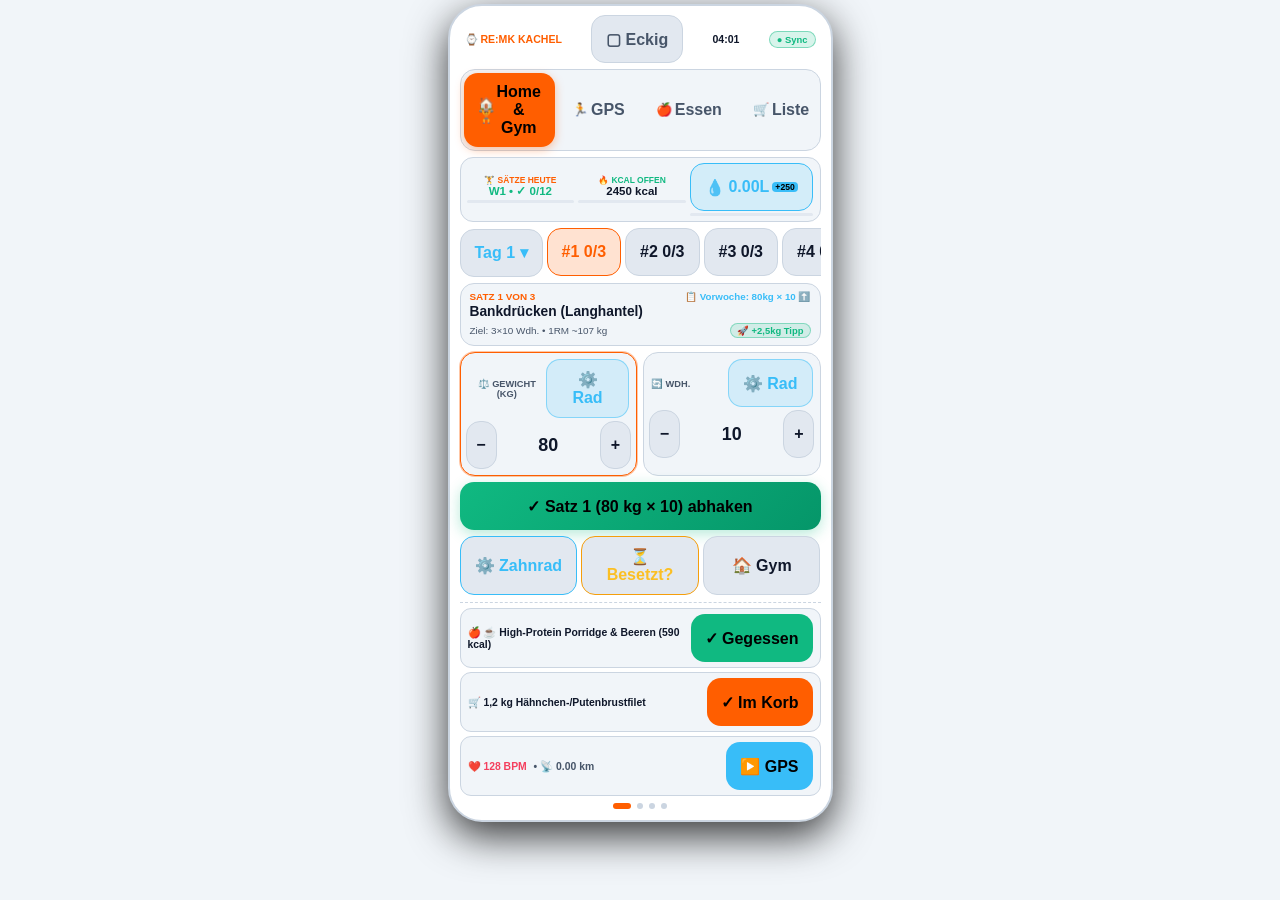
==== commit c3fe1aa7: "Add files via upload" ====
--- a/Android_Studio_Kotlin_App/app/src/main/assets/watch.html
+++ b/Android_Studio_Kotlin_App/app/src/main/assets/watch.html
@@ -416,6 +416,16 @@
       }
     })();
   </script>
+
+<style id="remk-watch-v272-xl-big-touch">
+  button, .watch-btn, .chip-btn {
+    min-height: 48px !important;
+    font-size: 1rem !important;
+    padding: 10px 14px !important;
+    border-radius: 14px !important;
+  }
+</style>
+
 </head>
 <body>
   <div class="watch-shell" id="watch-app-root">
@@ -1608,5 +1618,33 @@
       renderWatchShoppingScreen();
     })();
   </script>
+
+<script id="remk-watch-v273-swipe-and-touch-menu">
+(function(){
+  // 1. Horizontal Swipe Gesture between Watch Tabs (🏠🏋️ | 🏃 | 🍎 | 🛒)
+  let tStartX = 0, tStartY = 0;
+  document.addEventListener('touchstart', function(e){
+    if (!e.touches || !e.touches[0]) return;
+    tStartX = e.touches[0].clientX;
+    tStartY = e.touches[0].clientY;
+  }, {passive: true});
+  document.addEventListener('touchend', function(e){
+    if (!e.changedTouches || !e.changedTouches[0]) return;
+    const dx = e.changedTouches[0].clientX - tStartX;
+    const dy = e.changedTouches[0].clientY - tStartY;
+    if (Math.abs(dx) > 55 && Math.abs(dx) > Math.abs(dy) * 1.4) {
+      const order = ['home', 'cardio', 'nutri', 'shop'];
+      const cur = window.activeWatchTab || 'home';
+      let idx = order.indexOf(cur);
+      if (idx === -1) idx = 0;
+      idx = dx < 0 ? (idx + 1) % order.length : (idx - 1 + order.length) % order.length;
+      if (typeof window.switchWatchTab === 'function') {
+        window.switchWatchTab(order[idx]);
+      }
+    }
+  }, {passive: true});
+})();
+</script>
 </body>
+
 </html>
